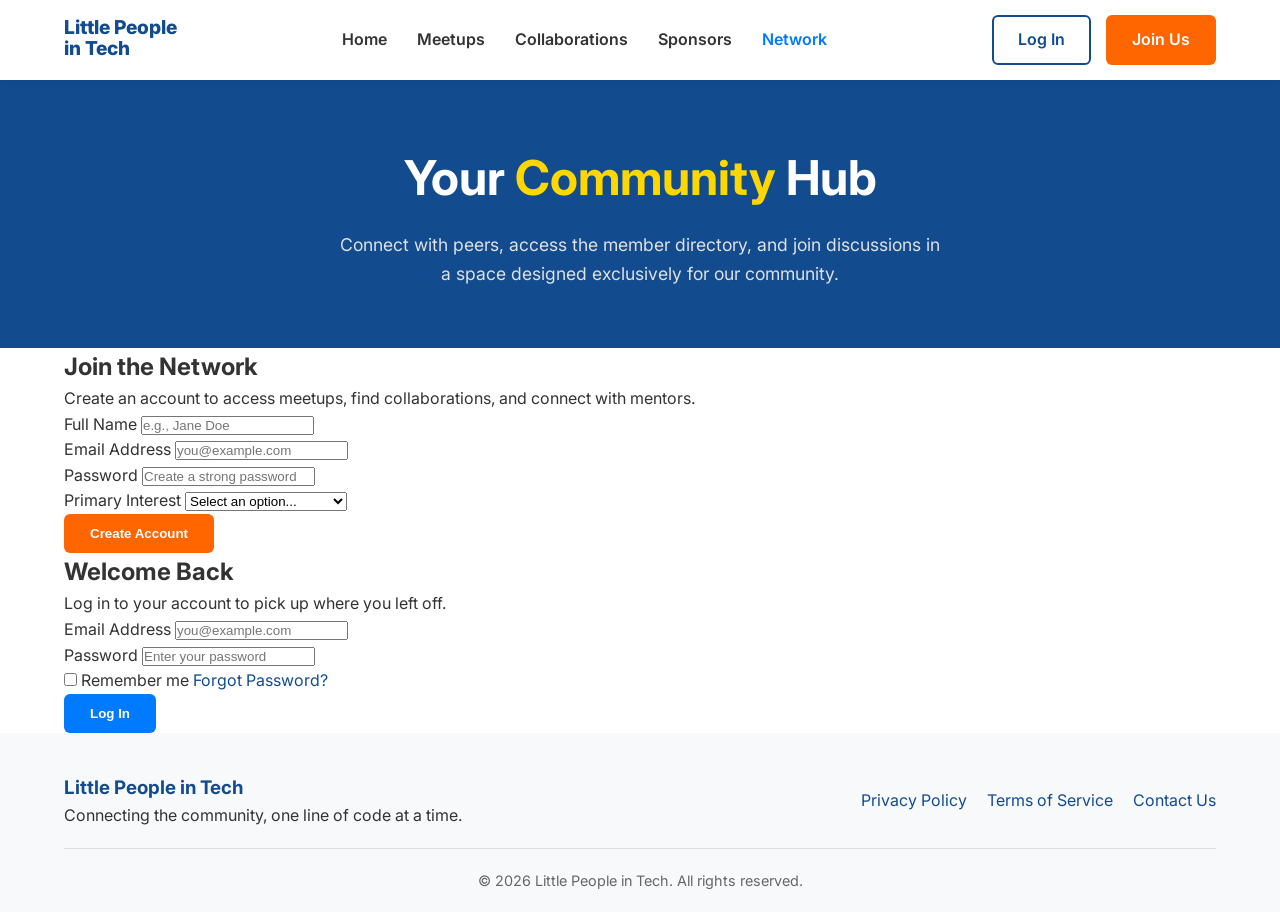
==== network.html @ ab5b8ef3 "I am almost done" ====
<!DOCTYPE html>
<html lang="en">
<head>
    <meta charset="UTF-8">
    <meta name="viewport" content="width=device-width, initial-scale=1.0">
    <title>Network & Login | Little People in Tech</title>
    <link rel="stylesheet" href="styles.css">
    <link href="https://fonts.googleapis.com/css2?family=Inter:wght@400;600;800&display=swap" rel="stylesheet">
</head>
<body class="bg-light">

    <header>
        <div class="container nav-container">
            <div class="logo">
                <a href="index.html">
                    <span class="logo-text">Little People <br>in Tech</span>
                </a>
            </div>
            <nav>
                <ul class="nav-links">
                    <li><a href="index.html">Home</a></li>
                    <li><a href="meetups.html">Meetups</a></li>
                    <li><a href="collaborations.html">Collaborations</a></li>
                    <li><a href="sponsors.html">Sponsors</a></li>
                    <li><a href="network.html" class="active">Network</a></li>
                </ul>
            </nav>
            <div class="nav-buttons">
                <a href="#login" class="btn btn-outline">Log In</a>
                <a href="#signup" class="btn btn-primary">Join Us</a>
            </div>
        </div>
    </header>

    <section class="page-hero">
        <div class="container text-center">
            <h1>Your <span class="highlight-yellow">Community</span> Hub</h1>
            <p>Connect with peers, access the member directory, and join discussions in a space designed exclusively for our community.</p>
        </div>
    </section>

    <section class="auth-section">
        <div class="container">
            <div class="auth-grid">
                
                <div class="auth-card border-yellow" id="signup">
                    <h2>Join the Network</h2>
                    <p>Create an account to access meetups, find collaborations, and connect with mentors.</p>
                    <form class="auth-form" action="#" method="POST">
                        <div class="form-group">
                            <label for="reg-name">Full Name</label>
                            <input type="text" id="reg-name" placeholder="e.g., Jane Doe" required>
                        </div>
                        <div class="form-group">
                            <label for="reg-email">Email Address</label>
                            <input type="email" id="reg-email" placeholder="you@example.com" required>
                        </div>
                        <div class="form-group">
                            <label for="reg-password">Password</label>
                            <input type="password" id="reg-password" placeholder="Create a strong password" required>
                        </div>
                        <div class="form-group">
                            <label for="reg-role">Primary Interest</label>
                            <select id="reg-role" required>
                                <option value="">Select an option...</option>
                                <option value="developer">Software Engineering</option>
                                <option value="design">Design / UX</option>
                                <option value="hardware">Hardware / Ergonomics</option>
                                <option value="sponsor">Sponsorship / Hiring</option>
                                <option value="other">Other</option>
                            </select>
                        </div>
                        <button type="submit" class="btn btn-primary btn-full">Create Account</button>
                    </form>
                </div>

                <div class="auth-card border-blue" id="login">
                    <h2>Welcome Back</h2>
                    <p>Log in to your account to pick up where you left off.</p>
                    <form class="auth-form" action="#" method="POST">
                        <div class="form-group">
                            <label for="login-email">Email Address</label>
                            <input type="email" id="login-email" placeholder="you@example.com" required>
                        </div>
                        <div class="form-group">
                            <label for="login-password">Password</label>
                            <input type="password" id="login-password" placeholder="Enter your password" required>
                        </div>
                        <div class="form-actions">
                            <label class="remember-me">
                                <input type="checkbox"> Remember me
                            </label>
                            <a href="#" class="forgot-password">Forgot Password?</a>
                        </div>
                        <button type="submit" class="btn btn-secondary btn-full">Log In</button>
                    </form>
                </div>

            </div>
        </div>
    </section>

    <footer>
        <div class="container footer-container">
            <div class="footer-brand">
                <h3>Little People in Tech</h3>
                <p>Connecting the community, one line of code at a time.</p>
            </div>
            <div class="footer-links">
                <a href="#">Privacy Policy</a>
                <a href="#">Terms of Service</a>
                <a href="#">Contact Us</a>
            </div>
        </div>
        <div class="footer-bottom">
            <p>&copy; 2026 Little People in Tech. All rights reserved.</p>
        </div>
    </footer>

</body>
</html>
---- styles.css ----
/* --- CSS Variables & Brand Colors --- */
:root {
    /* Brand Colors from your identity */
    --brand-green: #00BF00;     /* Sensory / Accessibility */
    --brand-blue: #007BFF;      /* Emotional / Inclusion */
    --brand-orange: #FF6600;    /* Physical / Representation */
    --brand-dark-blue: #124C8F; /* Top & Bottom Text / Headers */
    --brand-yellow: #FFD700;    /* Neurodiversity (Gold/Yellow) */

    /* Neutrals for background and text */
    --text-main: #333333;
    --text-light: #666666;
    --bg-light: #F8F9FA;
    --white: #FFFFFF;
}

/* --- Global Reset & Typography --- */
* {
    margin: 0;
    padding: 0;
    box-sizing: border-box;
}

body {
    font-family: 'Inter', sans-serif;
    color: var(--text-main);
    line-height: 1.6;
    background-color: var(--white);
}

a {
    text-decoration: none;
    color: var(--brand-dark-blue);
    transition: color 0.3s ease;
}

ul {
    list-style: none;
}

/* --- Layout Containers --- */
.container {
    width: 90%;
    max-width: 1200px;
    margin: 0 auto;
}

/* --- Buttons --- */
.btn {
    display: inline-block;
    padding: 10px 24px;
    border-radius: 6px;
    font-weight: 600;
    cursor: pointer;
    transition: all 0.3s ease;
    text-align: center;
    border: 2px solid transparent;
}

.btn-primary {
    background-color: var(--brand-orange);
    color: var(--white);
}

.btn-primary:hover {
    background-color: #e65c00;
    color: var(--white);
    transform: translateY(-2px);
}

.btn-secondary {
    background-color: var(--brand-blue);
    color: var(--white);
}

.btn-secondary:hover {
    background-color: #0069d9;
    color: var(--white);
    transform: translateY(-2px);
}

.btn-outline {
    background-color: transparent;
    border-color: var(--brand-dark-blue);
    color: var(--brand-dark-blue);
}

.btn-outline:hover {
    background-color: var(--brand-dark-blue);
    color: var(--white);
}

/* --- Navigation --- */
header {
    background-color: var(--white);
    box-shadow: 0 2px 10px rgba(0,0,0,0.05);
    position: sticky;
    top: 0;
    z-index: 1000;
}

.nav-container {
    display: flex;
    justify-content: space-between;
    align-items: center;
    padding: 15px 0;
}

.logo-text {
    font-size: 1.2rem;
    font-weight: 800;
    color: var(--brand-dark-blue);
    line-height: 1.1;
    display: inline-block;
}

.nav-links {
    display: flex;
    gap: 30px;
}

.nav-links a {
    font-weight: 600;
    color: var(--text-main);
}

.nav-links a:hover, .nav-links a.active {
    color: var(--brand-blue);
}

.nav-buttons {
    display: flex;
    gap: 15px;
}

/* --- Hero Section --- */
.hero {
    background-color: var(--bg-light);
    padding: 80px 0;
    text-align: center;
}

.hero-content h1 {
    font-size: 3.5rem;
    color: var(--brand-dark-blue);
    margin-bottom: 20px;
    line-height: 1.2;
}

.highlight-orange {
    color: var(--brand-orange);
}

.hero-content p {
    font-size: 1.2rem;
    color: var(--text-light);
    max-width: 700px;
    margin: 0 auto 40px auto;
}

.hero-actions {
    display: flex;
    justify-content: center;
    gap: 20px;
}

/* --- Pillars / Cards Section --- */
.pillars {
    padding: 80px 0;
}

.section-header {
    text-align: center;
    margin-bottom: 50px;
}

.section-header h2 {
    font-size: 2.5rem;
    color: var(--brand-dark-blue);
    margin-bottom: 15px;
}

.grid-4 {
    display: grid;
    grid-template-columns: repeat(auto-fit, minmax(250px, 1fr));
    gap: 30px;
}

.card {
    background: var(--white);
    padding: 30px;
    border-radius: 10px;
    box-shadow: 0 5px 15px rgba(0,0,0,0.05);
    border-top: 5px solid transparent;
    transition: transform 0.3s ease;
}

.card:hover {
    transform: translateY(-5px);
}

.card h3 {
    margin: 15px 0 10px 0;
    color: var(--brand-dark-blue);
}

.card-icon {
    font-size: 2.5rem;
}

/* Brand colored card borders */
.card-green { border-top-color: var(--brand-green); }
.card-blue { border-top-color: var(--brand-blue); }
.card-orange { border-top-color: var(--brand-orange); }
.card-yellow { border-top-color: var(--brand-yellow); }

/* --- CTA Section --- */
.cta-section {
    background-color: var(--brand-dark-blue);
    color: var(--white);
    text-align: center;
    padding: 60px 0;
}

.cta-section h2 {
    font-size: 2rem;
    margin-bottom: 15px;
}

.notify-form {
    margin-top: 30px;
    display: flex;
    justify-content: center;
    gap: 10px;
}

.notify-form input {
    padding: 12px 20px;
    border-radius: 6px;
    border: none;
    width: 300px;
    font-size: 1rem;
}

/* --- Footer --- */
footer {
    background-color: var(--bg-light);
    padding: 40px 0 20px 0;
    color: var(--text-main);
}

.footer-container {
    display: flex;
    justify-content: space-between;
    align-items: center;
    border-bottom: 1px solid #ddd;
    padding-bottom: 20px;
    margin-bottom: 20px;
}

.footer-brand h3 {
    color: var(--brand-dark-blue);
}

.footer-links {
    display: flex;
    gap: 20px;
}

.footer-bottom {
    text-align: center;
    font-size: 0.9rem;
    color: var(--text-light);
}

/* --- Responsive Media Queries --- */
@media (max-width: 768px) {
    .nav-container {
        flex-direction: column;
        gap: 15px;
    }
    
    .nav-links {
        flex-wrap: wrap;
        justify-content: center;
    }

    .hero-content h1 {
        font-size: 2.5rem;
    }

    .hero-actions {
        flex-direction: column;
    }

    .notify-form {
        flex-direction: column;
        align-items: center;
    }

    .notify-form input {
        width: 100%;
        max-width: 300px;
    }

    .footer-container {
        flex-direction: column;
        text-align: center;
        gap: 20px;
    }
}
/* --- Meetups Page Specific Styles --- */

.text-center {
    text-align: center;
}

/* Page Hero (used on internal pages) */
.page-hero {
    background-color: var(--brand-dark-blue);
    color: var(--white);
    padding: 60px 0;
}

.page-hero h1 {
    font-size: 3rem;
    margin-bottom: 15px;
}

.page-hero p {
    font-size: 1.1rem;
    max-width: 600px;
    margin: 0 auto;
    color: #e0e0e0;
}

.highlight-yellow {
    color: var(--brand-yellow);
}

/* Events Grid */
.events-section {
    padding: 80px 0;
    background-color: var(--bg-light);
}

.events-grid {
    display: flex;
    flex-direction: column;
    gap: 30px;
    max-width: 900px;
    margin: 0 auto;
}

.event-card {
    display: flex;
    background-color: var(--white);
    border-radius: 10px;
    box-shadow: 0 4px 12px rgba(0,0,0,0.05);
    overflow: hidden;
    border-left: 8px solid transparent;
    transition: transform 0.3s ease, box-shadow 0.3s ease;
}

.event-card:hover {
    transform: translateY(-3px);
    box-shadow: 0 8px 20px rgba(0,0,0,0.1);
}

/* Event Identity Colors */
.event-green { border-left-color: var(--brand-green); }
.event-orange { border-left-color: var(--brand-orange); }
.event-yellow { border-left-color: var(--brand-yellow); }

.event-date {
    background-color: var(--bg-light);
    padding: 30px;
    display: flex;
    flex-direction: column;
    justify-content: center;
    align-items: center;
    min-width: 120px;
    border-right: 1px solid #eee;
}

.event-date .month {
    font-weight: 800;
    color: var(--brand-dark-blue);
    font-size: 1.1rem;
}

.event-date .day {
    font-size: 2.5rem;
    font-weight: 800;
    color: var(--brand-blue);
    line-height: 1;
}

.event-details {
    padding: 30px;
    flex-grow: 1;
}

.event-tag {
    display: inline-block;
    background-color: #eee;
    color: var(--text-light);
    padding: 4px 10px;
    border-radius: 20px;
    font-size: 0.8rem;
    font-weight: 600;
    margin-bottom: 10px;
    text-transform: uppercase;
    letter-spacing: 0.5px;
}

.event-details h3 {
    color: var(--brand-dark-blue);
    font-size: 1.5rem;
    margin-bottom: 10px;
}

.event-details p {
    color: var(--text-light);
    margin-bottom: 20px;
}

/* Host CTA */
.host-cta {
    padding: 80px 0;
    background-color: var(--white);
}

.host-cta h2 {
    color: var(--brand-dark-blue);
    margin-bottom: 15px;
    font-size: 2.2rem;
}

.host-cta p {
    color: var(--text-light);
    max-width: 600px;
    margin: 0 auto 30px auto;
    font-size: 1.1rem;
}

/* Responsive adjustments for Events */
@media (max-width: 600px) {
    .event-card {
        flex-direction: column;
    }
    
    .event-date {
        border-right: none;
        border-bottom: 1px solid #eee;
        padding: 20px;
    }
    
    .event-date .day {
        font-size: 2rem;
    }
}
/* --- Collaborations Page Specific Styles --- */

.highlight-blue {
    color: var(--brand-blue);
}

/* Grid for Projects */
.grid-2 {
    display: grid;
    grid-template-columns: repeat(auto-fit, minmax(350px, 1fr));
    gap: 40px;
}

.projects-section {
    padding: 80px 0;
    background-color: var(--white);
}

.project-card {
    background-color: var(--bg-light);
    border-radius: 10px;
    overflow: hidden;
    box-shadow: 0 4px 12px rgba(0,0,0,0.05);
    display: flex;
    flex-direction: column;
}

.project-header {
    padding: 15px 20px;
    color: var(--white);
    font-weight: 600;
    font-size: 0.9rem;
}

.bg-green { background-color: var(--brand-green); }
.bg-blue { background-color: var(--brand-blue); }

.project-body {
    padding: 30px;
    flex-grow: 1;
    display: flex;
    flex-direction: column;
}

.project-body h3 {
    color: var(--brand-dark-blue);
    font-size: 1.4rem;
    margin-bottom: 10px;
}

.project-body p {
    color: var(--text-light);
    margin-bottom: 20px;
    flex-grow: 1;
}

.project-tags {
    display: flex;
    flex-wrap: wrap;
    gap: 10px;
    margin-bottom: 25px;
}

.project-tags span {
    background-color: #e2e8f0;
    color: var(--text-main);
    padding: 4px 12px;
    border-radius: 4px;
    font-size: 0.8rem;
    font-weight: 600;
}

/* Mentorship Section */
.mentorship-section {
    padding: 80px 0;
    background-color: var(--bg-light);
    border-top: 1px solid #eee;
    border-bottom: 1px solid #eee;
}

.mentorship-container {
    display: flex;
    align-items: center;
    gap: 50px;
}

.mentorship-content {
    flex: 1;
}

.mentorship-content h2 {
    font-size: 2.2rem;
    color: var(--brand-dark-blue);
    margin-bottom: 20px;
}

.mentorship-content p {
    font-size: 1.1rem;
    color: var(--text-light);
}

.mentorship-image-placeholder {
    flex: 1;
    background-color: var(--brand-blue);
    color: var(--white);
    height: 300px;
    border-radius: 10px;
    display: flex;
    justify-content: center;
    align-items: center;
    font-size: 1.2rem;
    font-weight: 600;
    opacity: 0.8;
}

/* Responsive adjustments */
@media (max-width: 768px) {
    .mentorship-container {
        flex-direction: column;
    }
    
    .mentorship-image-placeholder {
        width: 100%;
    }
    
    .mentorship-content .hero-actions {
        justify-content: center !important;
    }
}
/* --- Sponsors Page Specific Styles --- */

.tiers-section {
    padding: 80px 0;
    background-color: var(--bg-light);
}

.tiers-grid {
    display: grid;
    grid-template-columns: repeat(auto-fit, minmax(300px, 1fr));
    gap: 30px;
    align-items: center; /* Allows the featured tier to stand out vertically */
}

.tier-card {
    background-color: var(--white);
    border-radius: 10px;
    overflow: hidden;
    box-shadow: 0 4px 12px rgba(0,0,0,0.05);
    text-align: center;
    border: 1px solid #eee;
    transition: transform 0.3s ease;
}

.tier-card:hover {
    transform: translateY(-5px);
}

.featured-tier {
    border: 2px solid var(--brand-orange);
    box-shadow: 0 8px 24px rgba(255, 102, 0, 0.15);
    transform: scale(1.05);
}

.featured-tier:hover {
    transform: scale(1.05) translateY(-5px);
}

.tier-header {
    padding: 30px 20px;
    background-color: var(--bg-light);
    border-bottom: 1px solid #eee;
    position: relative;
}

.tier-header.bg-orange {
    background-color: var(--brand-orange);
    color: var(--white);
    border-bottom: none;
}

.tier-header h3 {
    font-size: 1.5rem;
    margin: 0;
}

.popular-badge {
    position: absolute;
    top: 10px;
    right: 50%;
    transform: translateX(50%);
    background-color: var(--brand-dark-blue);
    color: var(--white);
    font-size: 0.75rem;
    padding: 4px 12px;
    border-radius: 20px;
    text-transform: uppercase;
    letter-spacing: 1px;
    font-weight: 800;
}

.tier-body {
    padding: 40px 30px;
}

.tier-benefits {
    text-align: left;
    margin-bottom: 30px;
}

.tier-benefits li {
    padding: 10px 0;
    border-bottom: 1px solid #f5f5f5;
    color: var(--text-light);
}

.tier-benefits li:last-child {
    border-bottom: none;
}

.tier-body .btn {
    width: 100%;
}

/* Current Sponsors Grid */
.current-sponsors {
    padding: 80px 0;
    background-color: var(--white);
}

.current-sponsors h2 {
    color: var(--brand-dark-blue);
    margin-bottom: 15px;
    font-size: 2.2rem;
}

.current-sponsors p {
    color: var(--text-light);
    margin-bottom: 40px;
}

.logo-grid {
    display: flex;
    flex-wrap: wrap;
    justify-content: center;
    gap:

    /* --- Authentication Pages Specific Styles (Login & Signup) --- */

.auth-section {
    padding: 60px 0 100px 0;
    background-color: var(--bg-light);
}

/* Centered single card for forms */
.auth-single-card {
    background-color: var(--white);
    padding: 40px;
    border-radius: 10px;
    box-shadow: 0 4px 20px rgba(0,0,0,0.08);
    border-top: 6px solid transparent;
    max-width: 450px;
    margin: 0 auto; /* Centers the card perfectly */
}

.border-yellow { border-top-color: var(--brand-yellow); }
.border-blue { border-top-color: var(--brand-blue); }

/* Form Styles */
.auth-form .form-group {
    margin-bottom: 20px;
}

.auth-form label {
    display: block;
    margin-bottom: 8px;
    font-weight: 600;
    font-size: 0.9rem;
    color: var(--text-main);
}

.auth-form input[type="text"],
.auth-form input[type="email"],
.auth-form input[type="password"],
.auth-form select {
    width: 100%;
    padding: 12px 15px;
    border: 1px solid #ccc;
    border-radius: 6px;
    font-family: 'Inter', sans-serif;
    font-size: 1rem;
    transition: border-color 0.3s ease;
}

.auth-form input:focus,
.auth-form select:focus {
    outline: none;
    border-color: var(--brand-blue);
    box-shadow: 0 0 0 3px rgba(0, 123, 255, 0.1);
}

.form-actions {
    display: flex;
    justify-content: space-between;
    align-items: center;
    margin-bottom: 25px;
    font-size: 0.9rem;
}

.remember-me {
    display: flex;
    align-items: center;
    gap: 8px;
    font-weight: 400 !important;
    color: var(--text-light) !important;
}

.forgot-password {
    color: var(--brand-blue);
    font-weight: 600;
}

.forgot-password:hover {
    text-decoration: underline;
}

/* Switch Links (Don't have an account? etc) */
.auth-switch {
    text-align: center;
    margin-top: 25px;
    padding-top: 20px;
    border-top: 1px solid #eee;
    font-size: 0.95rem;
    color: var(--text-light);
}

.auth-switch a {
    color: var(--brand-dark-blue);
    font-weight: 800;
}

.auth-switch a:hover {
    color: var(--brand-blue);
    text-decoration: underline;
}

/* Responsive tweaks for auth card */
@media (max-width: 768px) {
    .auth-single-card {
        padding: 30px 20px;
        width: 90%;
    }
}
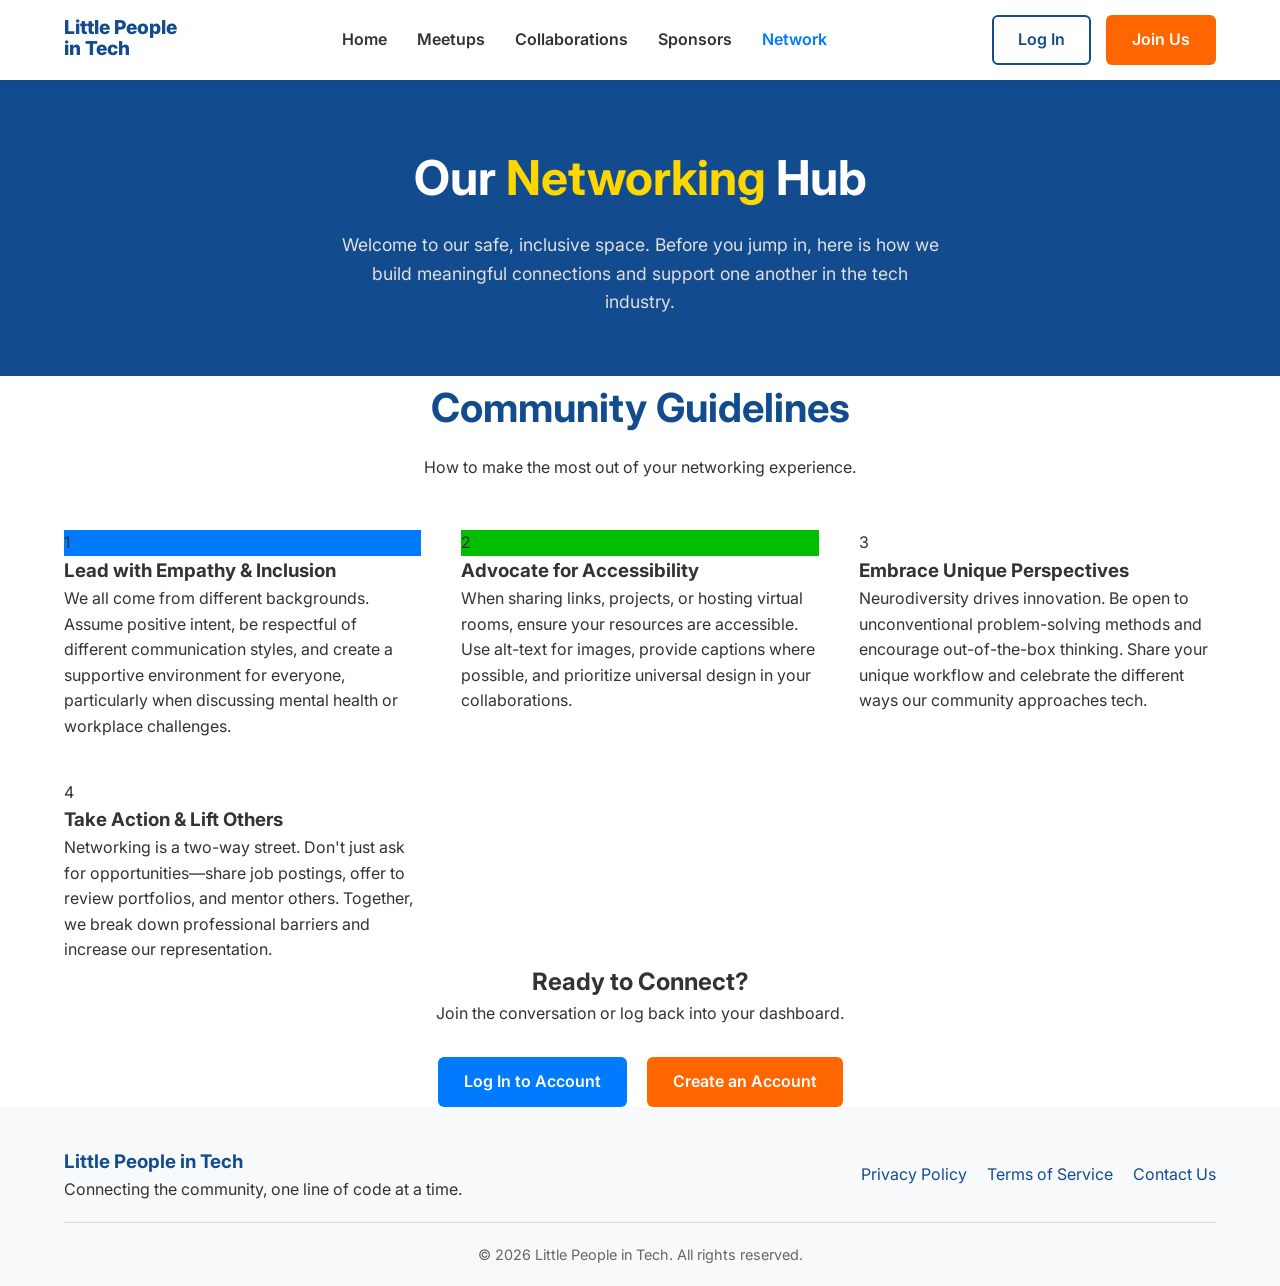
==== commit 4a7296b3: "i have created a php for my database now i want to link them up" ====
--- a/network.html
+++ b/network.html
@@ -3,11 +3,11 @@
 <head>
     <meta charset="UTF-8">
     <meta name="viewport" content="width=device-width, initial-scale=1.0">
-    <title>Network & Login | Little People in Tech</title>
+    <title>Network | Little People in Tech</title>
     <link rel="stylesheet" href="styles.css">
     <link href="https://fonts.googleapis.com/css2?family=Inter:wght@400;600;800&display=swap" rel="stylesheet">
 </head>
-<body class="bg-light">
+<body>
 
     <header>
         <div class="container nav-container">
@@ -26,76 +26,61 @@
                 </ul>
             </nav>
             <div class="nav-buttons">
-                <a href="#login" class="btn btn-outline">Log In</a>
-                <a href="#signup" class="btn btn-primary">Join Us</a>
+                <a href="login.html" class="btn btn-outline">Log In</a>
+                <a href="signup.html" class="btn btn-primary">Join Us</a>
             </div>
         </div>
     </header>
 
     <section class="page-hero">
         <div class="container text-center">
-            <h1>Your <span class="highlight-yellow">Community</span> Hub</h1>
-            <p>Connect with peers, access the member directory, and join discussions in a space designed exclusively for our community.</p>
+            <h1>Our <span class="highlight-yellow">Networking</span> Hub</h1>
+            <p>Welcome to our safe, inclusive space. Before you jump in, here is how we build meaningful connections and support one another in the tech industry.</p>
         </div>
     </section>
 
-    <section class="auth-section">
+    <section class="guidelines-section">
         <div class="container">
-            <div class="auth-grid">
-                
-                <div class="auth-card border-yellow" id="signup">
-                    <h2>Join the Network</h2>
-                    <p>Create an account to access meetups, find collaborations, and connect with mentors.</p>
-                    <form class="auth-form" action="#" method="POST">
-                        <div class="form-group">
-                            <label for="reg-name">Full Name</label>
-                            <input type="text" id="reg-name" placeholder="e.g., Jane Doe" required>
-                        </div>
-                        <div class="form-group">
-                            <label for="reg-email">Email Address</label>
-                            <input type="email" id="reg-email" placeholder="you@example.com" required>
-                        </div>
-                        <div class="form-group">
-                            <label for="reg-password">Password</label>
-                            <input type="password" id="reg-password" placeholder="Create a strong password" required>
-                        </div>
-                        <div class="form-group">
-                            <label for="reg-role">Primary Interest</label>
-                            <select id="reg-role" required>
-                                <option value="">Select an option...</option>
-                                <option value="developer">Software Engineering</option>
-                                <option value="design">Design / UX</option>
-                                <option value="hardware">Hardware / Ergonomics</option>
-                                <option value="sponsor">Sponsorship / Hiring</option>
-                                <option value="other">Other</option>
-                            </select>
-                        </div>
-                        <button type="submit" class="btn btn-primary btn-full">Create Account</button>
-                    </form>
+            <div class="section-header text-center">
+                <h2>Community Guidelines</h2>
+                <p>How to make the most out of your networking experience.</p>
+            </div>
+            
+            <div class="grid-2">
+                <div class="guideline-card border-blue">
+                    <div class="guideline-icon bg-blue">1</div>
+                    <h3>Lead with Empathy & Inclusion</h3>
+                    <p>We all come from different backgrounds. Assume positive intent, be respectful of different communication styles, and create a supportive environment for everyone, particularly when discussing mental health or workplace challenges.</p>
                 </div>
 
-                <div class="auth-card border-blue" id="login">
-                    <h2>Welcome Back</h2>
-                    <p>Log in to your account to pick up where you left off.</p>
-                    <form class="auth-form" action="#" method="POST">
-                        <div class="form-group">
-                            <label for="login-email">Email Address</label>
-                            <input type="email" id="login-email" placeholder="you@example.com" required>
-                        </div>
-                        <div class="form-group">
-                            <label for="login-password">Password</label>
-                            <input type="password" id="login-password" placeholder="Enter your password" required>
-                        </div>
-                        <div class="form-actions">
-                            <label class="remember-me">
-                                <input type="checkbox"> Remember me
-                            </label>
-                            <a href="#" class="forgot-password">Forgot Password?</a>
-                        </div>
-                        <button type="submit" class="btn btn-secondary btn-full">Log In</button>
-                    </form>
+                <div class="guideline-card border-green">
+                    <div class="guideline-icon bg-green">2</div>
+                    <h3>Advocate for Accessibility</h3>
+                    <p>When sharing links, projects, or hosting virtual rooms, ensure your resources are accessible. Use alt-text for images, provide captions where possible, and prioritize universal design in your collaborations.</p>
                 </div>
 
+                <div class="guideline-card border-yellow">
+                    <div class="guideline-icon bg-yellow" style="color: #333;">3</div>
+                    <h3>Embrace Unique Perspectives</h3>
+                    <p>Neurodiversity drives innovation. Be open to unconventional problem-solving methods and encourage out-of-the-box thinking. Share your unique workflow and celebrate the different ways our community approaches tech.</p>
+                </div>
+
+                <div class="guideline-card border-orange">
+                    <div class="guideline-icon bg-orange">4</div>
+                    <h3>Take Action & Lift Others</h3>
+                    <p>Networking is a two-way street. Don't just ask for opportunities—share job postings, offer to review portfolios, and mentor others. Together, we break down professional barriers and increase our representation.</p>
+                </div>
+            </div>
+        </div>
+    </section>
+
+    <section class="network-cta bg-light">
+        <div class="container text-center">
+            <h2>Ready to Connect?</h2>
+            <p>Join the conversation or log back into your dashboard.</p>
+            <div class="hero-actions" style="margin-top: 30px;">
+                <a href="login.html" class="btn btn-secondary">Log In to Account</a>
+                <a href="signup.html" class="btn btn-primary">Create an Account</a>
             </div>
         </div>
     </section>
--- a/styles.css
+++ b/styles.css
@@ -706,109 +706,85 @@
     justify-content: center;
     gap:
 
-    /* --- Authentication Pages Specific Styles (Login & Signup) --- */
-
-.auth-section {
-    padding: 60px 0 100px 0;
-    background-color: var(--bg-light);
-}
-
-/* Centered single card for forms */
-.auth-single-card {
+    /* --- Network Guidelines Page Specific Styles --- */
+
+.guidelines-section {
+    padding: 80px 0;
     background-color: var(--white);
-    padding: 40px;
+}
+
+.guideline-card {
+    background-color: var(--bg-light);
+    padding: 40px 30px;
     border-radius: 10px;
-    box-shadow: 0 4px 20px rgba(0,0,0,0.08);
-    border-top: 6px solid transparent;
-    max-width: 450px;
-    margin: 0 auto; /* Centers the card perfectly */
-}
-
-.border-yellow { border-top-color: var(--brand-yellow); }
-.border-blue { border-top-color: var(--brand-blue); }
-
-/* Form Styles */
-.auth-form .form-group {
+    position: relative;
+    box-shadow: 0 4px 15px rgba(0,0,0,0.05);
+    border-top: 5px solid transparent;
+    transition: transform 0.3s ease;
+}
+
+.guideline-card:hover {
+    transform: translateY(-5px);
+}
+
+.guideline-icon {
+    width: 40px;
+    height: 40px;
+    border-radius: 50%;
+    color: var(--white);
+    display: flex;
+    align-items: center;
+    justify-content: center;
+    font-size: 1.2rem;
+    font-weight: 800;
     margin-bottom: 20px;
 }
 
-.auth-form label {
-    display: block;
-    margin-bottom: 8px;
-    font-weight: 600;
-    font-size: 0.9rem;
-    color: var(--text-main);
-}
-
-.auth-form input[type="text"],
-.auth-form input[type="email"],
-.auth-form input[type="password"],
-.auth-form select {
-    width: 100%;
-    padding: 12px 15px;
-    border: 1px solid #ccc;
-    border-radius: 6px;
-    font-family: 'Inter', sans-serif;
+/* Reusing your brand colors for backgrounds */
+.bg-blue { background-color: var(--brand-blue); }
+.bg-green { background-color: var(--brand-green); }
+.bg-yellow { background-color: var(--brand-yellow); }
+.bg-orange { background-color: var(--brand-orange); }
+
+.guideline-card h3 {
+    color: var(--brand-dark-blue);
+    font-size: 1.4rem;
+    margin-bottom: 15px;
+}
+
+.guideline-card p {
+    color: var(--text-light);
     font-size: 1rem;
-    transition: border-color 0.3s ease;
-}
-
-.auth-form input:focus,
-.auth-form select:focus {
-    outline: none;
-    border-color: var(--brand-blue);
-    box-shadow: 0 0 0 3px rgba(0, 123, 255, 0.1);
-}
-
-.form-actions {
-    display: flex;
-    justify-content: space-between;
-    align-items: center;
-    margin-bottom: 25px;
-    font-size: 0.9rem;
-}
-
-.remember-me {
-    display: flex;
-    align-items: center;
-    gap: 8px;
-    font-weight: 400 !important;
-    color: var(--text-light) !important;
-}
-
-.forgot-password {
-    color: var(--brand-blue);
-    font-weight: 600;
-}
-
-.forgot-password:hover {
-    text-decoration: underline;
-}
-
-/* Switch Links (Don't have an account? etc) */
-.auth-switch {
-    text-align: center;
-    margin-top: 25px;
-    padding-top: 20px;
+    line-height: 1.6;
+}
+
+/* Network CTA Area */
+.network-cta {
+    padding: 80px 0;
     border-top: 1px solid #eee;
-    font-size: 0.95rem;
-    color: var(--text-light);
-}
-
-.auth-switch a {
-    color: var(--brand-dark-blue);
-    font-weight: 800;
-}
-
-.auth-switch a:hover {
-    color: var(--brand-blue);
-    text-decoration: underline;
-}
-
-/* Responsive tweaks for auth card */
-@media (max-width: 768px) {
-    .auth-single-card {
-        padding: 30px 20px;
-        width: 90%;
+}
+
+.network-cta h2 {
+    color: var(--brand-dark-blue);
+    font-size: 2.5rem;
+    margin-bottom: 15px;
+}
+
+.network-cta p {
+    font-size: 1.1rem;
+    color: var(--text-light);
+}
+
+/* Responsive adjustment for CTA buttons */
+@media (max-width: 600px) {
+    .network-cta .hero-actions {
+        flex-direction: column;
+        align-items: center;
+        gap: 15px;
+    }
+    
+    .network-cta .btn {
+        width: 100%;
+        max-width: 300px;
     }
 }
